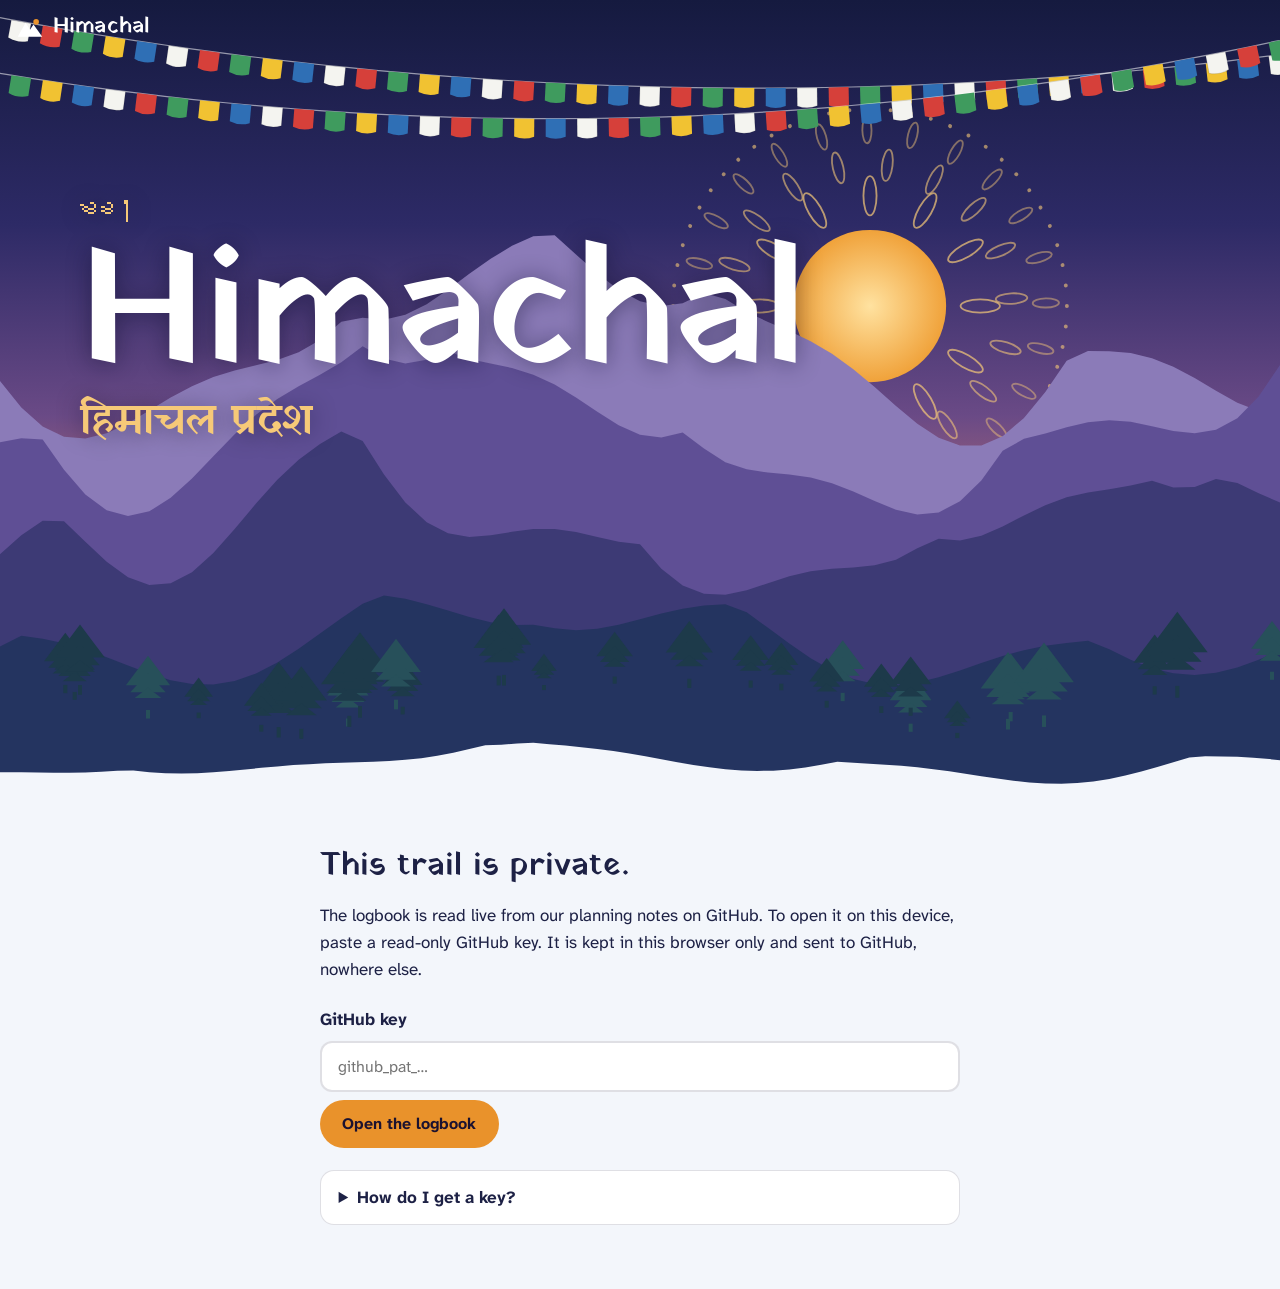
==== index.html @ 66ab42ae "Add Himachal logbook site: static, live-renders the trip's Markdown from GitHub Prayer-flag/mandala " ====
<!doctype html>
<html lang="en">
<head>
<meta charset="utf-8">
<meta name="viewport" content="width=device-width, initial-scale=1, viewport-fit=cover">
<title>Himachal · trip logbook</title>
<meta name="description" content="A private trip logbook for Himachal Pradesh.">
<meta name="theme-color" content="#171b40">
<meta name="robots" content="noindex, nofollow">
<link rel="manifest" href="manifest.webmanifest">
<link rel="icon" href="icon.svg" type="image/svg+xml">
<link rel="apple-touch-icon" href="icon.svg">
<link rel="preconnect" href="https://fonts.googleapis.com">
<link rel="preconnect" href="https://fonts.gstatic.com" crossorigin>
<link href="https://fonts.googleapis.com/css2?family=Atkinson+Hyperlegible+Next:ital,wght@0,400;0,600;0,700;1,400&family=Yatra+One&display=swap" rel="stylesheet">
<link rel="stylesheet" href="styles.css">
</head>
<body>
<a class="skip" href="#app">Skip to content</a>

<header class="bar" id="bar">
  <a class="brand" href="#/" aria-label="Himachal logbook, home">
    <svg viewBox="0 0 32 32" width="28" height="28" aria-hidden="true"><use href="#i-mark"/></svg>
    <span>Himachal</span>
  </a>
  <div class="bar-actions">
    <button class="icon-btn" id="refresh" title="Fetch the latest from GitHub" aria-label="Refresh content">
      <svg viewBox="0 0 24 24" aria-hidden="true"><use href="#i-refresh"/></svg>
    </button>
    <button class="icon-btn" id="menu-btn" aria-expanded="false" aria-controls="drawer">
      <svg viewBox="0 0 24 24" aria-hidden="true"><use href="#i-menu"/></svg><span class="lbl">Chapters</span>
    </button>
  </div>
</header>

<main id="app" tabindex="-1"></main>

<nav class="tabs" aria-label="Quick links">
  <a href="#/" data-tab="home"><svg viewBox="0 0 24 24" aria-hidden="true"><use href="#i-compass"/></svg><span>Trail</span></a>
  <a href="#/c/itinerary" data-tab="itinerary"><svg viewBox="0 0 24 24" aria-hidden="true"><use href="#i-scroll"/></svg><span>Days</span></a>
  <a href="#/c/todo" data-tab="todo"><svg viewBox="0 0 24 24" aria-hidden="true"><use href="#i-check"/></svg><span>To do</span></a>
  <a href="#/c/packing" data-tab="packing"><svg viewBox="0 0 24 24" aria-hidden="true"><use href="#i-pack"/></svg><span>Packing</span></a>
  <button type="button" id="tab-more"><svg viewBox="0 0 24 24" aria-hidden="true"><use href="#i-menu"/></svg><span>More</span></button>
</nav>

<div class="scrim" id="scrim" hidden></div>
<aside class="drawer" id="drawer" aria-label="All chapters" hidden>
  <div class="drawer-head">
    <strong>The logbook</strong>
    <button class="icon-btn" id="drawer-close" aria-label="Close menu"><svg viewBox="0 0 24 24" aria-hidden="true"><use href="#i-close"/></svg></button>
  </div>
  <ul id="drawer-list"></ul>
  <div class="drawer-foot">
    <a href="#/credits">Photo credits</a>
    <button type="button" id="lock-btn">Lock this device</button>
  </div>
</aside>

<!-- icon sprite -->
<svg width="0" height="0" style="position:absolute" aria-hidden="true">
  <defs>
    <symbol id="i-mark" viewBox="0 0 32 32"><path d="M2 26 11 10l5 8 4-6 10 14Z" fill="currentColor"/><circle cx="23" cy="9" r="3.2" fill="#e9922b"/></symbol>
    <symbol id="i-menu" viewBox="0 0 24 24"><path d="M4 7h16M4 12h16M4 17h16" fill="none" stroke="currentColor" stroke-width="2" stroke-linecap="round"/></symbol>
    <symbol id="i-close" viewBox="0 0 24 24"><path d="m6 6 12 12M18 6 6 18" fill="none" stroke="currentColor" stroke-width="2" stroke-linecap="round"/></symbol>
    <symbol id="i-refresh" viewBox="0 0 24 24"><path d="M20 12a8 8 0 1 1-2.4-5.7M20 4v5h-5" fill="none" stroke="currentColor" stroke-width="2" stroke-linecap="round" stroke-linejoin="round"/></symbol>
    <symbol id="i-compass" viewBox="0 0 24 24"><g fill="none" stroke="currentColor" stroke-width="1.8" stroke-linejoin="round"><circle cx="12" cy="12" r="9"/><path d="m15.5 8.5-2 5-5 2 2-5Z"/></g></symbol>
    <symbol id="i-scroll" viewBox="0 0 24 24"><g fill="none" stroke="currentColor" stroke-width="1.8" stroke-linecap="round" stroke-linejoin="round"><path d="M7 4h11v13a3 3 0 0 1-3 3H6a3 3 0 0 0 3-3V6a2 2 0 0 0-2-2Z"/><path d="M11 9h4M11 13h4"/></g></symbol>
    <symbol id="i-stamp" viewBox="0 0 24 24"><g fill="none" stroke="currentColor" stroke-width="1.8" stroke-linecap="round" stroke-linejoin="round"><path d="M9 13a4 4 0 1 1 6 0c-.8.8-1 1.6-1 3h-4c0-1.400-.2-2.200-1-3Z"/><path d="M6 20h12M8 16h8"/></g></symbol>
    <symbol id="i-bowl" viewBox="0 0 24 24"><g fill="none" stroke="currentColor" stroke-width="1.8" stroke-linecap="round" stroke-linejoin="round"><path d="M3 12h18a9 9 0 0 1-18 0Z"/><path d="M9 3c-1 1.500 1 2.500 0 4M14 3c-1 1.500 1 2.500 0 4"/></g></symbol>
    <symbol id="i-pack" viewBox="0 0 24 24"><g fill="none" stroke="currentColor" stroke-width="1.8" stroke-linecap="round" stroke-linejoin="round"><path d="M8 7V5a4 4 0 0 1 8 0v2"/><rect x="5" y="7" width="14" height="14" rx="4"/><path d="M9 14h6"/></g></symbol>
    <symbol id="i-bag" viewBox="0 0 24 24"><g fill="none" stroke="currentColor" stroke-width="1.8" stroke-linecap="round" stroke-linejoin="round"><path d="M5 8h14l-1 12H6Z"/><path d="M9 8a3 3 0 0 1 6 0"/></g></symbol>
    <symbol id="i-coin" viewBox="0 0 24 24"><g fill="none" stroke="currentColor" stroke-width="1.8" stroke-linecap="round" stroke-linejoin="round"><circle cx="12" cy="12" r="9"/><path d="M8.500 8h7M8.500 11h7M10 8c3 0 4 1.500 2 3.500L9 15h6"/></g></symbol>
    <symbol id="i-check" viewBox="0 0 24 24"><g fill="none" stroke="currentColor" stroke-width="1.8" stroke-linecap="round" stroke-linejoin="round"><path d="m4 7 2 2 3-3.500M4 15l2 2 3-3.500M12 8h8M12 16h8"/></g></symbol>
    <symbol id="i-fork" viewBox="0 0 24 24"><g fill="none" stroke="currentColor" stroke-width="1.8" stroke-linecap="round" stroke-linejoin="round"><path d="M12 21v-8M12 13 6 6M12 13l6-7M6 6v3M6 6h3M18 6v3M18 6h-3"/></g></symbol>
    <symbol id="i-snow" viewBox="0 0 24 24"><g fill="none" stroke="currentColor" stroke-width="1.8" stroke-linecap="round" stroke-linejoin="round"><path d="M12 3v18M4.200 7.500l15.600 9M19.800 7.500l-15.600 9M9.500 4.500 12 6.500l2.500-2M9.500 19.500 12 17.500l2.500 2"/></g></symbol>
    <symbol id="i-book" viewBox="0 0 24 24"><g fill="none" stroke="currentColor" stroke-width="1.8" stroke-linecap="round" stroke-linejoin="round"><path d="M5 4h11a3 3 0 0 1 3 3v13H8a3 3 0 0 1-3-3Z"/><path d="M5 17a3 3 0 0 1 3-3h11"/></g></symbol>
    <symbol id="i-mail" viewBox="0 0 24 24"><g fill="none" stroke="currentColor" stroke-width="1.8" stroke-linecap="round" stroke-linejoin="round"><rect x="3" y="5" width="18" height="14" rx="3"/><path d="m4 8 8 6 8-6"/></g></symbol>
  </defs>
</svg>

<script src="vendor/marked.min.js"></script>
<script src="vendor/purify.min.js"></script>
<script src="config.js"></script>
<script src="app.js"></script>
</body>
</html>
---- styles.css ----
/* Himachal logbook — dusk over the Dhauladhar: indigo sky, saffron sun, prayer-flag colours. */
:root {
  --bg: #f3f6fb;
  --paper: #ffffff;
  --ink: #1d2145;
  --ink-soft: #494f7a;
  --line: rgba(29, 33, 69, .14);
  --saffron: #e9922b;
  --maroon: #8b2c3b;
  --teal: #20787d;
  --moss: #5f8a46;
  --night: #171b40;
  --dusk: #5a3f7d;
  --link: #8b2c3b;
  --frost: #e6eef9;
  --ridge-mid: #9c93c6;
  --ridge-low: #5a4f8f;
  --tone-ok: #3f8a52;
  --tone-warn: #d98a1f;
  --tone-alert: #c8363b;
  --err: #b3262b;
  --display: "Yatra One", "Noto Serif Devanagari", Georgia, serif;
  --body: "Atkinson Hyperlegible Next", "Atkinson Hyperlegible", system-ui, -apple-system, "Segoe UI", sans-serif;
  --bar-h: 56px;
  --tabs-h: 0px;
  --r: 18px;
  color-scheme: light;
}
@media (prefers-color-scheme: dark) {
  :root:not([data-theme="light"]) {
    --bg: #11142d; --paper: #1a1e42; --ink: #e8ebfa; --ink-soft: #aab0d6; --line: rgba(232, 235, 250, .16);
    --link: #f2b04a; --err: #ff9a9a; --frost: #1c2650; --ridge-mid: #4a4380; --ridge-low: #2a2858; --teal: #5cc2c6;
    color-scheme: dark;
  }
}

*, *::before, *::after { box-sizing: border-box; }
html { scroll-padding-top: calc(var(--bar-h) + 12px); -webkit-text-size-adjust: 100%; }
body { margin: 0; background: var(--bg); color: var(--ink); font: 400 1.0625rem/1.6 var(--body); padding-bottom: env(safe-area-inset-bottom); }
body.lock { overflow: hidden; }
img { max-width: 100%; display: block; }
a { color: var(--link); text-underline-offset: .18em; }
:focus-visible { outline: 3px solid var(--saffron); outline-offset: 2px; border-radius: 4px; }
.skip { position: absolute; left: -999px; top: 8px; background: var(--paper); padding: .5rem 1rem; z-index: 100; border-radius: 8px; }
.skip:focus { left: 8px; }
.wrap { width: min(1120px, 100% - 2rem); margin-inline: auto; }
.wrap-narrow { max-width: 68ch; }

/* ---------- top bar ---------- */
.bar { position: fixed; inset: 0 0 auto 0; height: calc(var(--bar-h) + env(safe-area-inset-top)); padding: env(safe-area-inset-top) max(1rem, env(safe-area-inset-right)) 0 max(1rem, env(safe-area-inset-left)); display: flex; align-items: center; justify-content: space-between; z-index: 40; color: #fff; transition: background .25s, color .25s, box-shadow .25s; }
.bar.solid { background: color-mix(in srgb, var(--paper) 88%, transparent); backdrop-filter: blur(12px); -webkit-backdrop-filter: blur(12px); color: var(--ink); box-shadow: 0 1px 0 var(--line); }
.brand { display: flex; align-items: center; gap: .55rem; font: 1.35rem/1 var(--display); color: inherit; text-decoration: none; letter-spacing: .01em; }
.bar-actions { display: flex; gap: .25rem; }
.icon-btn { display: inline-flex; align-items: center; gap: .4rem; min-height: 44px; min-width: 44px; justify-content: center; background: transparent; color: inherit; border: 0; border-radius: 999px; font: 600 .95rem var(--body); cursor: pointer; padding: 0 .7rem; }
.icon-btn:hover { background: rgba(127, 127, 160, .2); }
.icon-btn svg { width: 22px; height: 22px; }
.icon-btn.spin svg { animation: spin .8s linear infinite; }
@keyframes spin { to { transform: rotate(360deg); } }

/* ---------- hero ---------- */
.hero { position: relative; min-height: min(92svh, 800px); overflow: hidden; color: #fff; isolation: isolate;
  background: linear-gradient(180deg, #151a3f 0%, #2d2a66 28%, #6a4a86 52%, #d57a6a 74%, #f4b46d 92%); }
.scene, .scene > svg { position: absolute; inset: 0; width: 100%; height: 100%; }
.scene .layer { transform: translate3d(0, calc(var(--sy, 0) * var(--k) * 1px), 0); will-change: transform; }
.scene .sun { inset: auto; left: 68%; top: 12%; width: min(46vw, 420px); height: auto; aspect-ratio: 1; transform: translate(-50%, calc(var(--sy, 0) * -.05px)); }
.mandala { animation: turn 160s linear infinite; transform-origin: center; }
@keyframes turn { to { transform: rotate(360deg); } }
.flags { position: absolute; inset: 0 0 auto 0; height: 190px; pointer-events: none; z-index: 2; }
.flag { transform-box: fill-box; transform-origin: 0 0; animation: sway 5s ease-in-out infinite alternate; }
@keyframes sway { from { transform: skewY(-7deg) rotate(-3deg); } to { transform: skewY(6deg) rotate(4deg); } }
.hero-copy { position: relative; z-index: 3; width: min(1120px, 100% - 2rem); margin-inline: auto; padding: calc(var(--bar-h) + 130px) 0 120px; text-shadow: 0 2px 24px rgba(10, 12, 40, .45); }
.om { margin: 0 0 .25rem; font-size: 2rem; letter-spacing: .1em; color: #f6c978; }
.title { margin: 0; font: clamp(4.2rem, 17vw, 10.5rem)/.9 var(--display); letter-spacing: -.01em; }
.deva { margin: .3rem 0 0; font: clamp(1.5rem, 4.5vw, 2.6rem)/1.2 var(--display); color: #f6c978; }
.tag { margin: 1.2rem 0 0; max-width: 28ch; font-size: clamp(1.1rem, 2.4vw, 1.4rem); line-height: 1.35; color: #eef0ff; }
.status { display: inline-flex; align-items: center; gap: .6rem; margin: 1.4rem 0 0; padding: .55rem 1.1rem; border-radius: 999px; background: rgba(15, 18, 50, .55); backdrop-filter: blur(6px); font-weight: 600; text-shadow: none; border: 1px solid rgba(246, 201, 120, .5); }
.dot { width: 10px; height: 10px; border-radius: 50%; background: var(--saffron); box-shadow: 0 0 0 4px rgba(233, 146, 43, .3); animation: pulse 2.4s ease-in-out infinite; }
@keyframes pulse { 50% { box-shadow: 0 0 0 9px rgba(233, 146, 43, 0); } }
.loading { font-size: 1.1rem; color: #f6c978; padding-top: 2rem; }
.loading.page-load { color: var(--ink-soft); padding: calc(var(--bar-h) + 4rem) 1rem; text-align: center; }
@media (max-width: 640px) {
  .scene .sun { left: 70%; top: 24%; width: 62vw; }
  .hero-copy { padding-top: calc(var(--bar-h) + 150px); }
}

/* ---------- home sections ---------- */
.home { padding-bottom: 3rem; }
.home > section { padding-top: 3.2rem; }
.sec { margin: 0; font: clamp(1.9rem, 4.5vw, 2.7rem)/1.1 var(--display); }
.sec-sub { margin: .4rem 0 1.4rem; color: var(--ink-soft); max-width: 60ch; }
.glance { margin-top: -2.5rem; position: relative; z-index: 4; padding-top: 0 !important; }
.glance dl { margin: 0; display: grid; grid-template-columns: repeat(auto-fit, minmax(240px, 1fr)); background: var(--paper); border-radius: var(--r); overflow: hidden; box-shadow: 0 18px 50px -24px rgba(23, 27, 64, .45), inset 0 0 0 1px var(--line); }
.glance dl > div { padding: 1rem 1.2rem; box-shadow: 0 0 0 .5px var(--line); }
.glance dt { font-weight: 700; color: var(--maroon); font-size: .95rem; margin-bottom: .15rem; }
.glance dd { margin: 0; font-size: .98rem; line-height: 1.45; }
@media (prefers-color-scheme: dark) { :root:not([data-theme="light"]) .glance dt { color: var(--saffron); } }
.route ol { list-style: none; margin: 0; padding: 0; display: flex; flex-wrap: wrap; gap: .5rem .35rem; counter-reset: stop; }
.route li { counter-increment: stop; position: relative; padding: .35rem .85rem; border-radius: 999px; background: var(--paper); border: 1px solid var(--line); font-size: .95rem; }
.route li:not(:last-child)::after { content: "›"; position: absolute; right: -.62rem; top: 50%; transform: translateY(-52%); color: var(--saffron); font-weight: 700; background: var(--bg); line-height: 1; z-index: 1; }
.route li { margin-right: .5rem; }
.route li:last-child { margin-right: 0; }

/* ridge */
.ridge-scroll { overflow-x: auto; margin-inline: -1rem; padding-inline: 1rem; scrollbar-width: thin; }
.ridge { min-width: 680px; }
.ridge svg { display: block; width: 100%; height: auto; overflow: visible; }
.gridline { stroke: var(--line); stroke-dasharray: 2 7; stroke-linecap: round; }
.gridlbl { fill: var(--ink-soft); font: 600 11px var(--body); }
.ridge-line { stroke: var(--saffron); stroke-width: 3; stroke-linejoin: round; }
.ridge-fill { opacity: .95; }
.pole { stroke: var(--ink); stroke-width: 1.5; }
.pflag { transform-box: fill-box; transform-origin: 0 0; animation: sway 4.5s ease-in-out infinite alternate; }
.knot { fill: var(--paper); stroke: var(--maroon); stroke-width: 2.5; }
.alt { fill: var(--ink); font: 700 12.5px var(--body); }
.alt.top { fill: var(--maroon); font-size: 14px; }
@media (prefers-color-scheme: dark) { :root:not([data-theme="light"]) .alt.top { fill: var(--saffron); } }
.dn { fill: var(--ink); font: 700 12.5px var(--body); }
.pl { fill: var(--ink-soft); font: 400 11.5px var(--body); }
.peak { cursor: pointer; }
.peak:hover .knot, .peak:focus-visible .knot { fill: var(--saffron); }
.peak:focus-visible { outline: none; }
.peak:focus-visible .dn { text-decoration: underline; }
@media (prefers-color-scheme: dark) { :root:not([data-theme="light"]) .knot { stroke: var(--saffron); } }

/* day cards — arched like a monastery window */
.days { list-style: none; margin: 1.4rem 0 0; padding: 0; display: grid; grid-template-columns: repeat(auto-fill, minmax(250px, 1fr)); gap: 1.6rem 1.2rem; }
.day { display: block; text-decoration: none; color: inherit; }
.arch { position: relative; display: block; aspect-ratio: 4 / 4.4; overflow: hidden; border-radius: 999px 999px 14px 14px; background: var(--frost); box-shadow: 0 0 0 3px var(--bg), 0 0 0 5px var(--saffron); }
.arch img { width: 100%; height: 100%; object-fit: cover; transition: transform .6s cubic-bezier(.2, .7, .2, 1); }
.day:hover .arch img { transform: scale(1.06); }
.stamp { position: absolute; left: 50%; top: 14px; transform: translateX(-50%); min-width: 2.1rem; height: 2.1rem; padding: 0 .3rem; display: grid; place-items: center; border-radius: 50%; background: #fff; color: #8b2c3b; font: 1.15rem/1 var(--display); box-shadow: 0 2px 10px rgba(0, 0, 0, .3); }
.alt-chip { position: absolute; left: 0; right: 0; bottom: 0; padding: 1.8rem .8rem .6rem; background: linear-gradient(transparent, rgba(15, 18, 50, .75)); color: #fff; font-weight: 700; text-align: center; font-size: .95rem; }
.day-body { display: block; padding: .9rem .25rem 0; }
.day-when { display: block; color: var(--maroon); font-weight: 700; font-size: .92rem; }
@media (prefers-color-scheme: dark) { :root:not([data-theme="light"]) .day-when { color: var(--saffron); } }
.day-body strong { display: block; font: 1.3rem/1.2 var(--display); margin: .1rem 0 .35rem; }
.star { color: var(--saffron); font-family: var(--body); }
.day-blurb { display: block; font-size: .95rem; line-height: 1.5; color: var(--ink-soft); }
.days li.ping .arch { animation: ping 1.4s ease-out; }
@keyframes ping { 0%, 60% { box-shadow: 0 0 0 3px var(--bg), 0 0 0 5px var(--saffron), 0 0 0 16px rgba(233, 146, 43, .35); } 100% { box-shadow: 0 0 0 3px var(--bg), 0 0 0 5px var(--saffron), 0 0 0 16px rgba(233, 146, 43, 0); } }

.frost { background: var(--frost); border-radius: var(--r); padding: 1.4rem clamp(1rem, 3vw, 2rem); margin-top: 1.2rem; border: 1px solid var(--line); }
.frost .prose { max-width: none; }

.chapters { list-style: none; margin: 1.4rem 0 0; padding: 0; display: grid; grid-template-columns: repeat(auto-fill, minmax(260px, 1fr)); gap: .8rem; }
.chapters a, #drawer-list a { display: flex; gap: .9rem; align-items: center; padding: .85rem 1rem; text-decoration: none; color: inherit; background: var(--paper); border: 1px solid var(--line); border-radius: 14px; transition: border-color .2s, transform .2s; }
.chapters a:hover { border-color: var(--saffron); transform: translateY(-2px); }
.chapters svg, #drawer-list svg { flex: none; width: 30px; height: 30px; color: var(--maroon); }
@media (prefers-color-scheme: dark) { :root:not([data-theme="light"]) .chapters svg, :root:not([data-theme="light"]) #drawer-list svg { color: var(--saffron); } }
.chapters strong, #drawer-list strong { display: block; line-height: 1.2; }
.chapters em, #drawer-list em { display: block; font-style: normal; font-size: .88rem; color: var(--ink-soft); line-height: 1.35; }

.foot { padding: 2.5rem 0 calc(2rem + var(--tabs-h)); color: var(--ink-soft); font-size: .9rem; border-top: 1px solid var(--line); margin-top: 3rem; }
.foot p { margin: .3rem 0; }

/* ---------- gate / states ---------- */
.gate, .state { max-width: 640px; padding: 3rem 0 4rem; }
.gate h2, .state h2 { font: 2rem/1.15 var(--display); margin: 0 0 .6rem; }
.gate form { display: grid; gap: .5rem; margin: 1.4rem 0; }
.gate label { font-weight: 700; }
.gate input { font: 1rem var(--body); padding: .8rem 1rem; border-radius: 12px; border: 2px solid var(--line); background: var(--paper); color: var(--ink); min-height: 48px; }
.gate-err { color: var(--err, var(--tone-alert)); font-weight: 600; margin: .3rem 0 0; }
.btn { font: 700 1rem var(--body); min-height: 48px; padding: 0 1.4rem; border-radius: 999px; border: 0; background: var(--saffron); color: #1b1230; cursor: pointer; justify-self: start; }
.btn:hover { filter: brightness(1.06); }
.btn:disabled { opacity: .6; }
.gate details { background: var(--paper); border: 1px solid var(--line); border-radius: 14px; padding: .8rem 1.1rem; }
.gate summary { cursor: pointer; font-weight: 700; }
.gate ol { padding-left: 1.2rem; margin: .8rem 0 0; }

/* ---------- chapter pages ---------- */
.chap-head { position: relative; padding: calc(var(--bar-h) + 3.2rem) 0 2.2rem; color: #fff; background: linear-gradient(rgba(23, 27, 64, .55), rgba(23, 27, 64, .8)), var(--img) center 40% / cover; text-shadow: 0 2px 18px rgba(0, 0, 0, .4); }
.chap-head::after { content: ""; position: absolute; left: 0; right: 0; bottom: -1px; height: 22px; background: var(--bg); clip-path: polygon(0 100%, 0 70%, 8% 30%, 16% 70%, 24% 20%, 33% 75%, 42% 35%, 52% 80%, 61% 25%, 70% 70%, 80% 30%, 90% 75%, 100% 40%, 100% 100%); }
.chap-head h1 { margin: .4rem 0 .2rem; font: clamp(2.3rem, 6.5vw, 4.2rem)/1 var(--display); max-width: 18ch; }
.chap-head p { margin: 0; max-width: 52ch; font-size: 1.15rem; color: #eef0ff; }
.crumb { display: inline-flex; gap: .35rem; align-items: center; color: #f6c978; text-decoration: none; font-weight: 700; }
.crumb svg { width: 18px; height: 18px; }
.chap { display: grid; grid-template-columns: 240px minmax(0, 1fr); gap: 2.5rem; padding-top: 2.2rem; align-items: start; }
.chap.one { grid-template-columns: minmax(0, 1fr); }
.toc { position: sticky; top: calc(var(--bar-h) + 1rem); max-height: calc(100svh - var(--bar-h) - 2rem); overflow: auto; font-size: .92rem; scrollbar-width: thin; }
.toc summary { font-weight: 700; cursor: pointer; margin-bottom: .5rem; }
.toc ul { list-style: none; margin: 0; padding: 0; border-left: 2px solid var(--line); }
.toc li a { display: block; padding: .25rem .8rem; color: var(--ink-soft); text-decoration: none; line-height: 1.3; margin-left: -2px; border-left: 2px solid transparent; }
.toc li.h3 a { padding-left: 1.6rem; font-size: .88rem; }
.toc li a:hover { color: var(--ink); }
.toc li a.on { color: var(--maroon); border-left-color: var(--saffron); font-weight: 700; }
@media (prefers-color-scheme: dark) { :root:not([data-theme="light"]) .toc li a.on { color: var(--saffron); } }
@media (max-width: 900px) {
  .chap { grid-template-columns: minmax(0, 1fr); gap: 1rem; }
  .toc { position: static; max-height: none; background: var(--paper); border: 1px solid var(--line); border-radius: 14px; padding: .8rem 1rem; }
}

.prose { max-width: 74ch; font-size: 1.0625rem; line-height: 1.68; }
.prose > :first-child { margin-top: 0; }
.prose h2 { font: 1.9rem/1.15 var(--display); margin: 2.8rem 0 .8rem; padding-top: 1.4rem; position: relative; }
.prose h2::before { content: ""; position: absolute; top: 0; left: 0; width: 76px; height: 10px; background: linear-gradient(90deg, #2f6fb5 0 20%, #f4f4f0 20% 40%, #d6403a 40% 60%, #3f9b5e 60% 80%, #f1c232 80%); clip-path: polygon(0 0, 100% 0, 96% 100%, 80% 40%, 76% 100%, 60% 40%, 56% 100%, 40% 40%, 36% 100%, 20% 40%, 16% 100%, 0 40%); }
.prose h3 { font: 1.35rem/1.25 var(--display); margin: 2.1rem 0 .6rem; }
.prose h4 { margin: 1.5rem 0 .4rem; font-size: 1.05rem; }
.prose p, .prose ul, .prose ol { margin: .8rem 0; }
.prose li { margin: .3rem 0; }
.prose li > ul, .prose li > ol { margin: .3rem 0; }
.prose strong { font-weight: 700; }
.prose hr { border: 0; height: 1px; background: var(--line); margin: 2rem 0; }
.prose code { font: .88em ui-monospace, "SF Mono", Menlo, monospace; background: color-mix(in srgb, var(--ink) 8%, transparent); padding: .12em .4em; border-radius: 6px; }
.prose pre { overflow: auto; padding: 1rem; border-radius: 12px; background: color-mix(in srgb, var(--ink) 8%, transparent); }
.prose pre code { background: none; padding: 0; }
.prose a.dead { color: inherit; text-decoration: underline dotted; cursor: help; }
.prose img { border-radius: 12px; }
.callout { margin: 1.2rem 0; padding: .6rem 1.2rem; background: var(--frost); border-left: 4px solid var(--saffron); border-radius: 0 12px 12px 0; }
.callout > :first-child { margin-top: .3rem; } .callout > :last-child { margin-bottom: .3rem; }
.prose [data-tone] { }
.prose li[data-tone], .prose p[data-tone] { border-left: 3px solid var(--tone, transparent); padding-left: .75rem; margin-left: -.9rem; }
.prose [data-tone="ok"] { --tone: var(--tone-ok); }
.prose [data-tone="warn"] { --tone: var(--tone-warn); }
.prose [data-tone="alert"] { --tone: var(--tone-alert); }
.prose li.task { list-style: none; margin-left: -1.3rem; }
.prose li.task input { accent-color: var(--maroon); width: 1.05em; height: 1.05em; margin-right: .5em; vertical-align: -.12em; }
.prose li.task.done { color: var(--ink-soft); }
.tablewrap { overflow-x: auto; margin: 1.2rem 0; border: 1px solid var(--line); border-radius: 12px; background: var(--paper); -webkit-overflow-scrolling: touch; }
.prose table { border-collapse: collapse; width: 100%; min-width: 520px; font-size: .96rem; line-height: 1.45; }
.prose th, .prose td { padding: .6rem .9rem; text-align: left; vertical-align: top; border-bottom: 1px solid var(--line); }
.prose th { background: var(--frost); font-weight: 700; white-space: nowrap; }
.prose tr:last-child td { border-bottom: 0; }
.frost .tablewrap { background: var(--paper); }

.pager { display: grid; grid-template-columns: 1fr 1fr; gap: 1rem; margin-top: 3.5rem; }
.pager a { display: block; padding: 1rem 1.2rem; border: 1px solid var(--line); border-radius: 14px; background: var(--paper); text-decoration: none; color: var(--ink); font: 1.15rem/1.2 var(--display); }
.pager a[rel=next] { text-align: right; }
.pager a:hover { border-color: var(--saffron); }
.pager small { display: block; font: 600 .8rem var(--body); color: var(--ink-soft); margin-bottom: .2rem; }
.credits { list-style: none; padding: 0; display: grid; gap: 1rem; }
.credits li { display: flex; gap: 1rem; align-items: center; margin: 0; }
.credits img { width: 96px; height: 64px; object-fit: cover; border-radius: 8px; flex: none; }

/* ---------- drawer + tabs ---------- */
.scrim { position: fixed; inset: 0; background: rgba(10, 12, 40, .5); z-index: 60; }
.drawer { position: fixed; top: 0; right: 0; bottom: 0; width: min(380px, 92vw); background: var(--bg); z-index: 70; display: flex; flex-direction: column; box-shadow: -20px 0 60px rgba(0, 0, 0, .3); padding-top: env(safe-area-inset-top); }
.drawer[hidden], .scrim[hidden] { display: none; }
.drawer-head { display: flex; justify-content: space-between; align-items: center; padding: .8rem 1rem .4rem 1.2rem; font: 1.4rem var(--display); }
#drawer-list { list-style: none; margin: 0; padding: .4rem 1rem; overflow: auto; flex: 1; display: grid; gap: .5rem; align-content: start; }
#drawer-list a.on { border-color: var(--saffron); }
.drawer-foot { display: flex; justify-content: space-between; padding: 1rem 1.2rem calc(1rem + env(safe-area-inset-bottom)); border-top: 1px solid var(--line); }
.drawer-foot button { background: none; border: 0; color: var(--link); font: inherit; cursor: pointer; text-decoration: underline; }

.tabs { display: none; }
@media (max-width: 720px) {
  :root { --tabs-h: 64px; }
  body { padding-bottom: calc(var(--tabs-h) + env(safe-area-inset-bottom)); }
  .bar .lbl { display: none; }
  .tabs { position: fixed; left: 0; right: 0; bottom: 0; z-index: 50; display: grid; grid-template-columns: repeat(5, 1fr); height: calc(var(--tabs-h) + env(safe-area-inset-bottom)); padding-bottom: env(safe-area-inset-bottom); background: color-mix(in srgb, var(--paper) 92%, transparent); backdrop-filter: blur(14px); -webkit-backdrop-filter: blur(14px); border-top: 1px solid var(--line); }
  .tabs a, .tabs button { display: flex; flex-direction: column; align-items: center; justify-content: center; gap: 2px; color: var(--ink-soft); text-decoration: none; font: 600 .72rem var(--body); background: none; border: 0; cursor: pointer; }
  .tabs svg { width: 24px; height: 24px; }
  .tabs a.on { color: var(--maroon); }
  @media (prefers-color-scheme: dark) { :root:not([data-theme="light"]) .tabs a.on { color: var(--saffron); } }
  .days { grid-template-columns: repeat(2, minmax(0, 1fr)); gap: 1.2rem .8rem; }
  .day-blurb { display: none; }
  .day-body strong { font-size: 1.1rem; }
  .arch { aspect-ratio: 4 / 4.6; }
}
@media (max-width: 380px) { .days { grid-template-columns: minmax(0, 1fr); } .arch { aspect-ratio: 4 / 3.4; } }
@media (min-width: 721px) and (max-width: 1000px) { .days { grid-template-columns: repeat(3, minmax(0, 1fr)); } }

@media (prefers-reduced-motion: reduce) {
  *, *::before, *::after { animation: none !important; transition: none !important; scroll-behavior: auto !important; }
}
@media print {
  .bar, .tabs, .scene, .flags, .toc, .pager, .drawer, .scrim { display: none !important; }
  .hero { min-height: 0; background: none; color: #000; } .hero-copy { padding: 1rem 0; text-shadow: none; }
  .chap-head { background: none; color: #000; text-shadow: none; padding: 1rem 0; } .chap-head::after { display: none; }
  .chap { display: block; }
}

body[data-locked] .tabs, body[data-locked] #menu-btn, body[data-locked] #refresh { display: none !important; }
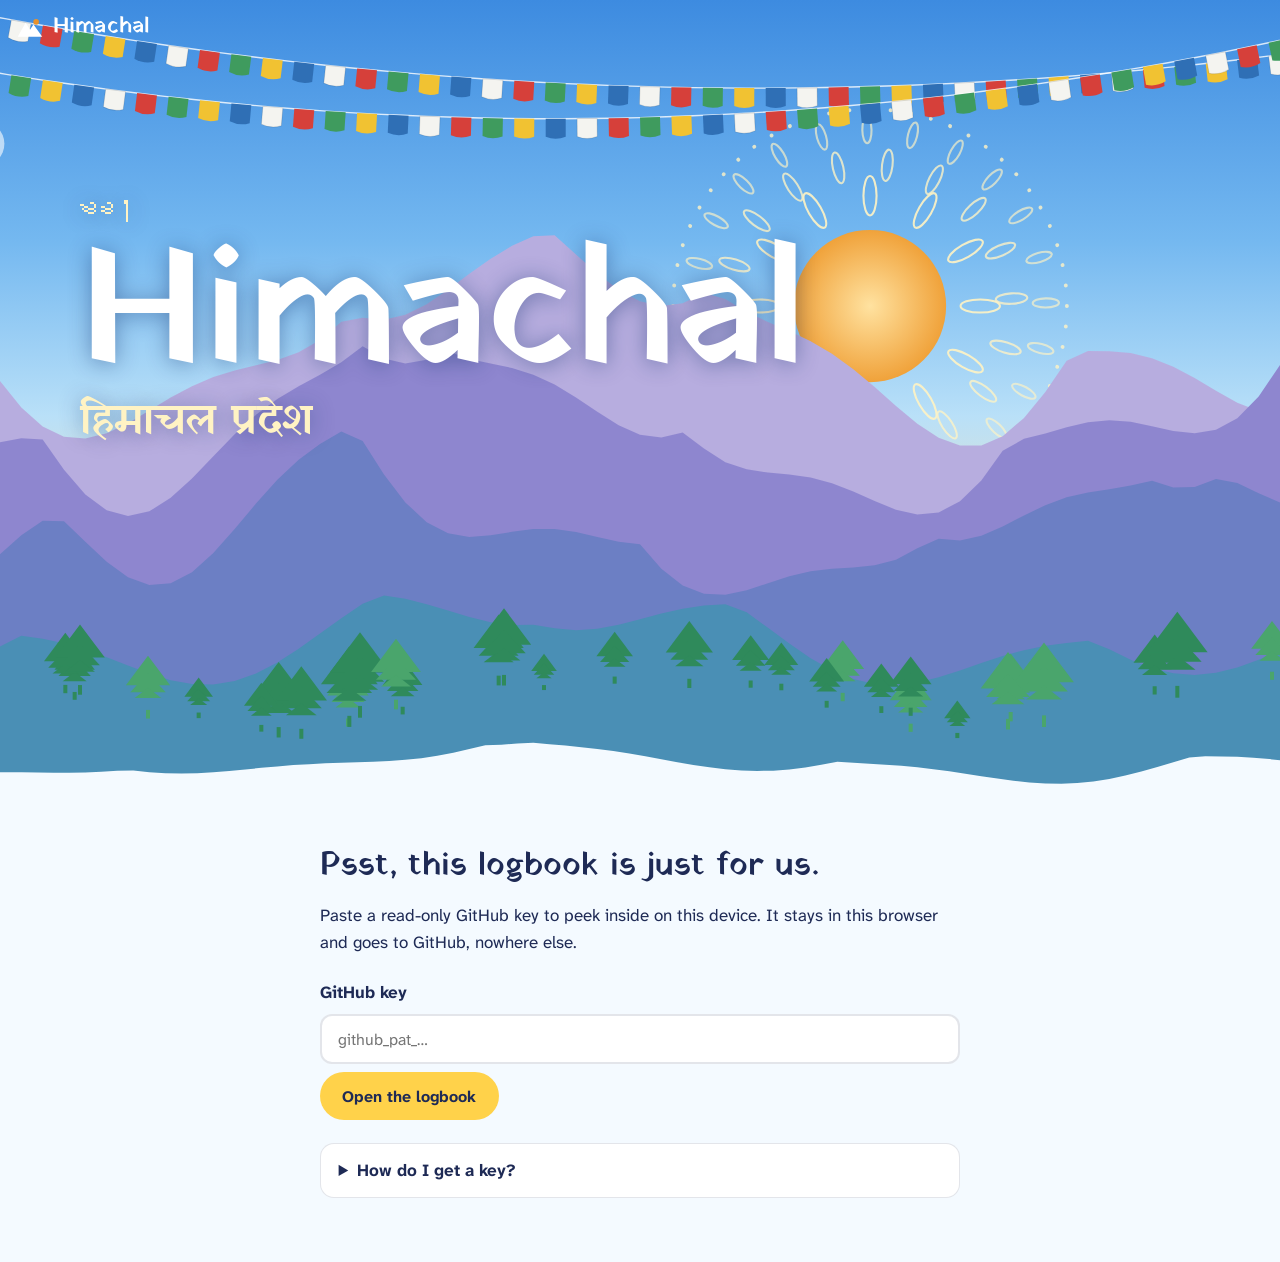
==== commit 69c77036: "Himachal logbook: interactive terrain map with per-day overlay and Ride along Leaflet + OpenTopoMap," ====
--- a/index.html
+++ b/index.html
@@ -7,12 +7,14 @@
 <meta name="description" content="A private trip logbook for Himachal Pradesh.">
 <meta name="theme-color" content="#171b40">
 <meta name="robots" content="noindex, nofollow">
+<meta name="referrer" content="no-referrer">
 <link rel="manifest" href="manifest.webmanifest">
 <link rel="icon" href="icon.svg" type="image/svg+xml">
 <link rel="apple-touch-icon" href="icon.svg">
 <link rel="preconnect" href="https://fonts.googleapis.com">
 <link rel="preconnect" href="https://fonts.gstatic.com" crossorigin>
 <link href="https://fonts.googleapis.com/css2?family=Atkinson+Hyperlegible+Next:ital,wght@0,400;0,600;0,700;1,400&family=Yatra+One&display=swap" rel="stylesheet">
+<link rel="stylesheet" href="vendor/leaflet.css">
 <link rel="stylesheet" href="styles.css">
 </head>
 <body>
@@ -52,6 +54,7 @@
   <ul id="drawer-list"></ul>
   <div class="drawer-foot">
     <a href="#/credits">Photo credits</a>
+    <a href="share.html" id="drawer-share">Share a link</a>
     <button type="button" id="lock-btn">Lock this device</button>
   </div>
 </aside>
@@ -80,6 +83,7 @@
 
 <script src="vendor/marked.min.js"></script>
 <script src="vendor/purify.min.js"></script>
+<script src="vendor/leaflet.js"></script>
 <script src="config.js"></script>
 <script src="app.js"></script>
 </body>
--- a/vendor/leaflet.css
+++ b/vendor/leaflet.css
@@ -0,0 +1,661 @@
+/* required styles */
+
+.leaflet-pane,
+.leaflet-tile,
+.leaflet-marker-icon,
+.leaflet-marker-shadow,
+.leaflet-tile-container,
+.leaflet-pane > svg,
+.leaflet-pane > canvas,
+.leaflet-zoom-box,
+.leaflet-image-layer,
+.leaflet-layer {
+	position: absolute;
+	left: 0;
+	top: 0;
+	}
+.leaflet-container {
+	overflow: hidden;
+	}
+.leaflet-tile,
+.leaflet-marker-icon,
+.leaflet-marker-shadow {
+	-webkit-user-select: none;
+	   -moz-user-select: none;
+	        user-select: none;
+	  -webkit-user-drag: none;
+	}
+/* Prevents IE11 from highlighting tiles in blue */
+.leaflet-tile::selection {
+	background: transparent;
+}
+/* Safari renders non-retina tile on retina better with this, but Chrome is worse */
+.leaflet-safari .leaflet-tile {
+	image-rendering: -webkit-optimize-contrast;
+	}
+/* hack that prevents hw layers "stretching" when loading new tiles */
+.leaflet-safari .leaflet-tile-container {
+	width: 1600px;
+	height: 1600px;
+	-webkit-transform-origin: 0 0;
+	}
+.leaflet-marker-icon,
+.leaflet-marker-shadow {
+	display: block;
+	}
+/* .leaflet-container svg: reset svg max-width decleration shipped in Joomla! (joomla.org) 3.x */
+/* .leaflet-container img: map is broken in FF if you have max-width: 100% on tiles */
+.leaflet-container .leaflet-overlay-pane svg {
+	max-width: none !important;
+	max-height: none !important;
+	}
+.leaflet-container .leaflet-marker-pane img,
+.leaflet-container .leaflet-shadow-pane img,
+.leaflet-container .leaflet-tile-pane img,
+.leaflet-container img.leaflet-image-layer,
+.leaflet-container .leaflet-tile {
+	max-width: none !important;
+	max-height: none !important;
+	width: auto;
+	padding: 0;
+	}
+
+.leaflet-container img.leaflet-tile {
+	/* See: https://bugs.chromium.org/p/chromium/issues/detail?id=600120 */
+	mix-blend-mode: plus-lighter;
+}
+
+.leaflet-container.leaflet-touch-zoom {
+	-ms-touch-action: pan-x pan-y;
+	touch-action: pan-x pan-y;
+	}
+.leaflet-container.leaflet-touch-drag {
+	-ms-touch-action: pinch-zoom;
+	/* Fallback for FF which doesn't support pinch-zoom */
+	touch-action: none;
+	touch-action: pinch-zoom;
+}
+.leaflet-container.leaflet-touch-drag.leaflet-touch-zoom {
+	-ms-touch-action: none;
+	touch-action: none;
+}
+.leaflet-container {
+	-webkit-tap-highlight-color: transparent;
+}
+.leaflet-container a {
+	-webkit-tap-highlight-color: rgba(51, 181, 229, 0.4);
+}
+.leaflet-tile {
+	filter: inherit;
+	visibility: hidden;
+	}
+.leaflet-tile-loaded {
+	visibility: inherit;
+	}
+.leaflet-zoom-box {
+	width: 0;
+	height: 0;
+	-moz-box-sizing: border-box;
+	     box-sizing: border-box;
+	z-index: 800;
+	}
+/* workaround for https://bugzilla.mozilla.org/show_bug.cgi?id=888319 */
+.leaflet-overlay-pane svg {
+	-moz-user-select: none;
+	}
+
+.leaflet-pane         { z-index: 400; }
+
+.leaflet-tile-pane    { z-index: 200; }
+.leaflet-overlay-pane { z-index: 400; }
+.leaflet-shadow-pane  { z-index: 500; }
+.leaflet-marker-pane  { z-index: 600; }
+.leaflet-tooltip-pane   { z-index: 650; }
+.leaflet-popup-pane   { z-index: 700; }
+
+.leaflet-map-pane canvas { z-index: 100; }
+.leaflet-map-pane svg    { z-index: 200; }
+
+.leaflet-vml-shape {
+	width: 1px;
+	height: 1px;
+	}
+.lvml {
+	behavior: url(#default#VML);
+	display: inline-block;
+	position: absolute;
+	}
+
+
+/* control positioning */
+
+.leaflet-control {
+	position: relative;
+	z-index: 800;
+	pointer-events: visiblePainted; /* IE 9-10 doesn't have auto */
+	pointer-events: auto;
+	}
+.leaflet-top,
+.leaflet-bottom {
+	position: absolute;
+	z-index: 1000;
+	pointer-events: none;
+	}
+.leaflet-top {
+	top: 0;
+	}
+.leaflet-right {
+	right: 0;
+	}
+.leaflet-bottom {
+	bottom: 0;
+	}
+.leaflet-left {
+	left: 0;
+	}
+.leaflet-control {
+	float: left;
+	clear: both;
+	}
+.leaflet-right .leaflet-control {
+	float: right;
+	}
+.leaflet-top .leaflet-control {
+	margin-top: 10px;
+	}
+.leaflet-bottom .leaflet-control {
+	margin-bottom: 10px;
+	}
+.leaflet-left .leaflet-control {
+	margin-left: 10px;
+	}
+.leaflet-right .leaflet-control {
+	margin-right: 10px;
+	}
+
+
+/* zoom and fade animations */
+
+.leaflet-fade-anim .leaflet-popup {
+	opacity: 0;
+	-webkit-transition: opacity 0.2s linear;
+	   -moz-transition: opacity 0.2s linear;
+	        transition: opacity 0.2s linear;
+	}
+.leaflet-fade-anim .leaflet-map-pane .leaflet-popup {
+	opacity: 1;
+	}
+.leaflet-zoom-animated {
+	-webkit-transform-origin: 0 0;
+	    -ms-transform-origin: 0 0;
+	        transform-origin: 0 0;
+	}
+svg.leaflet-zoom-animated {
+	will-change: transform;
+}
+
+.leaflet-zoom-anim .leaflet-zoom-animated {
+	-webkit-transition: -webkit-transform 0.25s cubic-bezier(0,0,0.25,1);
+	   -moz-transition:    -moz-transform 0.25s cubic-bezier(0,0,0.25,1);
+	        transition:         transform 0.25s cubic-bezier(0,0,0.25,1);
+	}
+.leaflet-zoom-anim .leaflet-tile,
+.leaflet-pan-anim .leaflet-tile {
+	-webkit-transition: none;
+	   -moz-transition: none;
+	        transition: none;
+	}
+
+.leaflet-zoom-anim .leaflet-zoom-hide {
+	visibility: hidden;
+	}
+
+
+/* cursors */
+
+.leaflet-interactive {
+	cursor: pointer;
+	}
+.leaflet-grab {
+	cursor: -webkit-grab;
+	cursor:    -moz-grab;
+	cursor:         grab;
+	}
+.leaflet-crosshair,
+.leaflet-crosshair .leaflet-interactive {
+	cursor: crosshair;
+	}
+.leaflet-popup-pane,
+.leaflet-control {
+	cursor: auto;
+	}
+.leaflet-dragging .leaflet-grab,
+.leaflet-dragging .leaflet-grab .leaflet-interactive,
+.leaflet-dragging .leaflet-marker-draggable {
+	cursor: move;
+	cursor: -webkit-grabbing;
+	cursor:    -moz-grabbing;
+	cursor:         grabbing;
+	}
+
+/* marker & overlays interactivity */
+.leaflet-marker-icon,
+.leaflet-marker-shadow,
+.leaflet-image-layer,
+.leaflet-pane > svg path,
+.leaflet-tile-container {
+	pointer-events: none;
+	}
+
+.leaflet-marker-icon.leaflet-interactive,
+.leaflet-image-layer.leaflet-interactive,
+.leaflet-pane > svg path.leaflet-interactive,
+svg.leaflet-image-layer.leaflet-interactive path {
+	pointer-events: visiblePainted; /* IE 9-10 doesn't have auto */
+	pointer-events: auto;
+	}
+
+/* visual tweaks */
+
+.leaflet-container {
+	background: #ddd;
+	outline-offset: 1px;
+	}
+.leaflet-container a {
+	color: #0078A8;
+	}
+.leaflet-zoom-box {
+	border: 2px dotted #38f;
+	background: rgba(255,255,255,0.5);
+	}
+
+
+/* general typography */
+.leaflet-container {
+	font-family: "Helvetica Neue", Arial, Helvetica, sans-serif;
+	font-size: 12px;
+	font-size: 0.75rem;
+	line-height: 1.5;
+	}
+
+
+/* general toolbar styles */
+
+.leaflet-bar {
+	box-shadow: 0 1px 5px rgba(0,0,0,0.65);
+	border-radius: 4px;
+	}
+.leaflet-bar a {
+	background-color: #fff;
+	border-bottom: 1px solid #ccc;
+	width: 26px;
+	height: 26px;
+	line-height: 26px;
+	display: block;
+	text-align: center;
+	text-decoration: none;
+	color: black;
+	}
+.leaflet-bar a,
+.leaflet-control-layers-toggle {
+	background-position: 50% 50%;
+	background-repeat: no-repeat;
+	display: block;
+	}
+.leaflet-bar a:hover,
+.leaflet-bar a:focus {
+	background-color: #f4f4f4;
+	}
+.leaflet-bar a:first-child {
+	border-top-left-radius: 4px;
+	border-top-right-radius: 4px;
+	}
+.leaflet-bar a:last-child {
+	border-bottom-left-radius: 4px;
+	border-bottom-right-radius: 4px;
+	border-bottom: none;
+	}
+.leaflet-bar a.leaflet-disabled {
+	cursor: default;
+	background-color: #f4f4f4;
+	color: #bbb;
+	}
+
+.leaflet-touch .leaflet-bar a {
+	width: 30px;
+	height: 30px;
+	line-height: 30px;
+	}
+.leaflet-touch .leaflet-bar a:first-child {
+	border-top-left-radius: 2px;
+	border-top-right-radius: 2px;
+	}
+.leaflet-touch .leaflet-bar a:last-child {
+	border-bottom-left-radius: 2px;
+	border-bottom-right-radius: 2px;
+	}
+
+/* zoom control */
+
+.leaflet-control-zoom-in,
+.leaflet-control-zoom-out {
+	font: bold 18px 'Lucida Console', Monaco, monospace;
+	text-indent: 1px;
+	}
+
+.leaflet-touch .leaflet-control-zoom-in, .leaflet-touch .leaflet-control-zoom-out  {
+	font-size: 22px;
+	}
+
+
+/* layers control */
+
+.leaflet-control-layers {
+	box-shadow: 0 1px 5px rgba(0,0,0,0.4);
+	background: #fff;
+	border-radius: 5px;
+	}
+.leaflet-control-layers-toggle {
+	background-image: url(images/layers.png);
+	width: 36px;
+	height: 36px;
+	}
+.leaflet-retina .leaflet-control-layers-toggle {
+	background-image: url(images/layers-2x.png);
+	background-size: 26px 26px;
+	}
+.leaflet-touch .leaflet-control-layers-toggle {
+	width: 44px;
+	height: 44px;
+	}
+.leaflet-control-layers .leaflet-control-layers-list,
+.leaflet-control-layers-expanded .leaflet-control-layers-toggle {
+	display: none;
+	}
+.leaflet-control-layers-expanded .leaflet-control-layers-list {
+	display: block;
+	position: relative;
+	}
+.leaflet-control-layers-expanded {
+	padding: 6px 10px 6px 6px;
+	color: #333;
+	background: #fff;
+	}
+.leaflet-control-layers-scrollbar {
+	overflow-y: scroll;
+	overflow-x: hidden;
+	padding-right: 5px;
+	}
+.leaflet-control-layers-selector {
+	margin-top: 2px;
+	position: relative;
+	top: 1px;
+	}
+.leaflet-control-layers label {
+	display: block;
+	font-size: 13px;
+	font-size: 1.08333em;
+	}
+.leaflet-control-layers-separator {
+	height: 0;
+	border-top: 1px solid #ddd;
+	margin: 5px -10px 5px -6px;
+	}
+
+/* Default icon URLs */
+.leaflet-default-icon-path { /* used only in path-guessing heuristic, see L.Icon.Default */
+	background-image: url(images/marker-icon.png);
+	}
+
+
+/* attribution and scale controls */
+
+.leaflet-container .leaflet-control-attribution {
+	background: #fff;
+	background: rgba(255, 255, 255, 0.8);
+	margin: 0;
+	}
+.leaflet-control-attribution,
+.leaflet-control-scale-line {
+	padding: 0 5px;
+	color: #333;
+	line-height: 1.4;
+	}
+.leaflet-control-attribution a {
+	text-decoration: none;
+	}
+.leaflet-control-attribution a:hover,
+.leaflet-control-attribution a:focus {
+	text-decoration: underline;
+	}
+.leaflet-attribution-flag {
+	display: inline !important;
+	vertical-align: baseline !important;
+	width: 1em;
+	height: 0.6669em;
+	}
+.leaflet-left .leaflet-control-scale {
+	margin-left: 5px;
+	}
+.leaflet-bottom .leaflet-control-scale {
+	margin-bottom: 5px;
+	}
+.leaflet-control-scale-line {
+	border: 2px solid #777;
+	border-top: none;
+	line-height: 1.1;
+	padding: 2px 5px 1px;
+	white-space: nowrap;
+	-moz-box-sizing: border-box;
+	     box-sizing: border-box;
+	background: rgba(255, 255, 255, 0.8);
+	text-shadow: 1px 1px #fff;
+	}
+.leaflet-control-scale-line:not(:first-child) {
+	border-top: 2px solid #777;
+	border-bottom: none;
+	margin-top: -2px;
+	}
+.leaflet-control-scale-line:not(:first-child):not(:last-child) {
+	border-bottom: 2px solid #777;
+	}
+
+.leaflet-touch .leaflet-control-attribution,
+.leaflet-touch .leaflet-control-layers,
+.leaflet-touch .leaflet-bar {
+	box-shadow: none;
+	}
+.leaflet-touch .leaflet-control-layers,
+.leaflet-touch .leaflet-bar {
+	border: 2px solid rgba(0,0,0,0.2);
+	background-clip: padding-box;
+	}
+
+
+/* popup */
+
+.leaflet-popup {
+	position: absolute;
+	text-align: center;
+	margin-bottom: 20px;
+	}
+.leaflet-popup-content-wrapper {
+	padding: 1px;
+	text-align: left;
+	border-radius: 12px;
+	}
+.leaflet-popup-content {
+	margin: 13px 24px 13px 20px;
+	line-height: 1.3;
+	font-size: 13px;
+	font-size: 1.08333em;
+	min-height: 1px;
+	}
+.leaflet-popup-content p {
+	margin: 17px 0;
+	margin: 1.3em 0;
+	}
+.leaflet-popup-tip-container {
+	width: 40px;
+	height: 20px;
+	position: absolute;
+	left: 50%;
+	margin-top: -1px;
+	margin-left: -20px;
+	overflow: hidden;
+	pointer-events: none;
+	}
+.leaflet-popup-tip {
+	width: 17px;
+	height: 17px;
+	padding: 1px;
+
+	margin: -10px auto 0;
+	pointer-events: auto;
+
+	-webkit-transform: rotate(45deg);
+	   -moz-transform: rotate(45deg);
+	    -ms-transform: rotate(45deg);
+	        transform: rotate(45deg);
+	}
+.leaflet-popup-content-wrapper,
+.leaflet-popup-tip {
+	background: white;
+	color: #333;
+	box-shadow: 0 3px 14px rgba(0,0,0,0.4);
+	}
+.leaflet-container a.leaflet-popup-close-button {
+	position: absolute;
+	top: 0;
+	right: 0;
+	border: none;
+	text-align: center;
+	width: 24px;
+	height: 24px;
+	font: 16px/24px Tahoma, Verdana, sans-serif;
+	color: #757575;
+	text-decoration: none;
+	background: transparent;
+	}
+.leaflet-container a.leaflet-popup-close-button:hover,
+.leaflet-container a.leaflet-popup-close-button:focus {
+	color: #585858;
+	}
+.leaflet-popup-scrolled {
+	overflow: auto;
+	}
+
+.leaflet-oldie .leaflet-popup-content-wrapper {
+	-ms-zoom: 1;
+	}
+.leaflet-oldie .leaflet-popup-tip {
+	width: 24px;
+	margin: 0 auto;
+
+	-ms-filter: "progid:DXImageTransform.Microsoft.Matrix(M11=0.70710678, M12=0.70710678, M21=-0.70710678, M22=0.70710678)";
+	filter: progid:DXImageTransform.Microsoft.Matrix(M11=0.70710678, M12=0.70710678, M21=-0.70710678, M22=0.70710678);
+	}
+
+.leaflet-oldie .leaflet-control-zoom,
+.leaflet-oldie .leaflet-control-layers,
+.leaflet-oldie .leaflet-popup-content-wrapper,
+.leaflet-oldie .leaflet-popup-tip {
+	border: 1px solid #999;
+	}
+
+
+/* div icon */
+
+.leaflet-div-icon {
+	background: #fff;
+	border: 1px solid #666;
+	}
+
+
+/* Tooltip */
+/* Base styles for the element that has a tooltip */
+.leaflet-tooltip {
+	position: absolute;
+	padding: 6px;
+	background-color: #fff;
+	border: 1px solid #fff;
+	border-radius: 3px;
+	color: #222;
+	white-space: nowrap;
+	-webkit-user-select: none;
+	-moz-user-select: none;
+	-ms-user-select: none;
+	user-select: none;
+	pointer-events: none;
+	box-shadow: 0 1px 3px rgba(0,0,0,0.4);
+	}
+.leaflet-tooltip.leaflet-interactive {
+	cursor: pointer;
+	pointer-events: auto;
+	}
+.leaflet-tooltip-top:before,
+.leaflet-tooltip-bottom:before,
+.leaflet-tooltip-left:before,
+.leaflet-tooltip-right:before {
+	position: absolute;
+	pointer-events: none;
+	border: 6px solid transparent;
+	background: transparent;
+	content: "";
+	}
+
+/* Directions */
+
+.leaflet-tooltip-bottom {
+	margin-top: 6px;
+}
+.leaflet-tooltip-top {
+	margin-top: -6px;
+}
+.leaflet-tooltip-bottom:before,
+.leaflet-tooltip-top:before {
+	left: 50%;
+	margin-left: -6px;
+	}
+.leaflet-tooltip-top:before {
+	bottom: 0;
+	margin-bottom: -12px;
+	border-top-color: #fff;
+	}
+.leaflet-tooltip-bottom:before {
+	top: 0;
+	margin-top: -12px;
+	margin-left: -6px;
+	border-bottom-color: #fff;
+	}
+.leaflet-tooltip-left {
+	margin-left: -6px;
+}
+.leaflet-tooltip-right {
+	margin-left: 6px;
+}
+.leaflet-tooltip-left:before,
+.leaflet-tooltip-right:before {
+	top: 50%;
+	margin-top: -6px;
+	}
+.leaflet-tooltip-left:before {
+	right: 0;
+	margin-right: -12px;
+	border-left-color: #fff;
+	}
+.leaflet-tooltip-right:before {
+	left: 0;
+	margin-left: -12px;
+	border-right-color: #fff;
+	}
+
+/* Printing */
+
+@media print {
+	/* Prevent printers from removing background-images of controls. */
+	.leaflet-control {
+		-webkit-print-color-adjust: exact;
+		print-color-adjust: exact;
+		}
+	}
--- a/styles.css
+++ b/styles.css
@@ -1,38 +1,33 @@
 /* Himachal logbook — dusk over the Dhauladhar: indigo sky, saffron sun, prayer-flag colours. */
 :root {
-  --bg: #f3f6fb;
+  --bg: #f4faff;
   --paper: #ffffff;
-  --ink: #1d2145;
-  --ink-soft: #494f7a;
-  --line: rgba(29, 33, 69, .14);
-  --saffron: #e9922b;
-  --maroon: #8b2c3b;
-  --teal: #20787d;
-  --moss: #5f8a46;
-  --night: #171b40;
-  --dusk: #5a3f7d;
-  --link: #8b2c3b;
-  --frost: #e6eef9;
-  --ridge-mid: #9c93c6;
-  --ridge-low: #5a4f8f;
-  --tone-ok: #3f8a52;
-  --tone-warn: #d98a1f;
-  --tone-alert: #c8363b;
-  --err: #b3262b;
+  --ink: #1e2a55;
+  --ink-soft: #4d5a86;
+  --line: rgba(30, 42, 85, .12);
+  --saffron: #f39a1e;
+  --maroon: #c2394a;
+  --teal: #1f8a90;
+  --moss: #4a9a62;
+  --night: #1e2a55;
+  --dusk: #7a63b8;
+  --link: #c2394a;
+  --frost: #e4f3fd;
+  --sun: #ffd24a;
+  --ridge-mid: #cfc6f0;
+  --ridge-low: #8d86d2;
+  --tone-ok: #2f9a5e;
+  --tone-warn: #e08a14;
+  --tone-alert: #d6403a;
+  --err: #c0392b;
   --display: "Yatra One", "Noto Serif Devanagari", Georgia, serif;
   --body: "Atkinson Hyperlegible Next", "Atkinson Hyperlegible", system-ui, -apple-system, "Segoe UI", sans-serif;
   --bar-h: 56px;
   --tabs-h: 0px;
-  --r: 18px;
+  --r: 22px;
   color-scheme: light;
 }
-@media (prefers-color-scheme: dark) {
-  :root:not([data-theme="light"]) {
-    --bg: #11142d; --paper: #1a1e42; --ink: #e8ebfa; --ink-soft: #aab0d6; --line: rgba(232, 235, 250, .16);
-    --link: #f2b04a; --err: #ff9a9a; --frost: #1c2650; --ridge-mid: #4a4380; --ridge-low: #2a2858; --teal: #5cc2c6;
-    color-scheme: dark;
-  }
-}
+
 
 *, *::before, *::after { box-sizing: border-box; }
 html { scroll-padding-top: calc(var(--bar-h) + 12px); -webkit-text-size-adjust: 100%; }
@@ -59,7 +54,7 @@
 
 /* ---------- hero ---------- */
 .hero { position: relative; min-height: min(92svh, 800px); overflow: hidden; color: #fff; isolation: isolate;
-  background: linear-gradient(180deg, #151a3f 0%, #2d2a66 28%, #6a4a86 52%, #d57a6a 74%, #f4b46d 92%); }
+  background: linear-gradient(180deg, #3d8be0 0%, #74b8f0 30%, #b9e0f8 52%, #ffe3b3 76%, #ffc58f 100%); }
 .scene, .scene > svg { position: absolute; inset: 0; width: 100%; height: 100%; }
 .scene .layer { transform: translate3d(0, calc(var(--sy, 0) * var(--k) * 1px), 0); will-change: transform; }
 .scene .sun { inset: auto; left: 68%; top: 12%; width: min(46vw, 420px); height: auto; aspect-ratio: 1; transform: translate(-50%, calc(var(--sy, 0) * -.05px)); }
@@ -68,15 +63,15 @@
 .flags { position: absolute; inset: 0 0 auto 0; height: 190px; pointer-events: none; z-index: 2; }
 .flag { transform-box: fill-box; transform-origin: 0 0; animation: sway 5s ease-in-out infinite alternate; }
 @keyframes sway { from { transform: skewY(-7deg) rotate(-3deg); } to { transform: skewY(6deg) rotate(4deg); } }
-.hero-copy { position: relative; z-index: 3; width: min(1120px, 100% - 2rem); margin-inline: auto; padding: calc(var(--bar-h) + 130px) 0 120px; text-shadow: 0 2px 24px rgba(10, 12, 40, .45); }
-.om { margin: 0 0 .25rem; font-size: 2rem; letter-spacing: .1em; color: #f6c978; }
+.hero-copy { position: relative; z-index: 3; width: min(1120px, 100% - 2rem); margin-inline: auto; padding: calc(var(--bar-h) + 130px) 0 120px; text-shadow: 0 2px 22px rgba(20, 50, 110, .45); }
+.om { margin: 0 0 .25rem; font-size: 2rem; letter-spacing: .1em; color: #fff3c4; }
 .title { margin: 0; font: clamp(4.2rem, 17vw, 10.5rem)/.9 var(--display); letter-spacing: -.01em; }
-.deva { margin: .3rem 0 0; font: clamp(1.5rem, 4.5vw, 2.6rem)/1.2 var(--display); color: #f6c978; }
-.tag { margin: 1.2rem 0 0; max-width: 28ch; font-size: clamp(1.1rem, 2.4vw, 1.4rem); line-height: 1.35; color: #eef0ff; }
-.status { display: inline-flex; align-items: center; gap: .6rem; margin: 1.4rem 0 0; padding: .55rem 1.1rem; border-radius: 999px; background: rgba(15, 18, 50, .55); backdrop-filter: blur(6px); font-weight: 600; text-shadow: none; border: 1px solid rgba(246, 201, 120, .5); }
+.deva { margin: .3rem 0 0; font: clamp(1.5rem, 4.5vw, 2.6rem)/1.2 var(--display); color: #fff3c4; }
+.tag { margin: 1.2rem 0 0; max-width: 28ch; font-size: clamp(1.1rem, 2.4vw, 1.4rem); line-height: 1.35; color: #fff; font-weight: 600; }
+.status { display: inline-flex; align-items: center; gap: .6rem; margin: 1.4rem 0 0; padding: .55rem 1.1rem; border-radius: 999px; background: rgba(255, 255, 255, .92); color: var(--ink); backdrop-filter: blur(6px); font-weight: 700; text-shadow: none; box-shadow: 0 8px 24px -10px rgba(20, 50, 110, .5); }
 .dot { width: 10px; height: 10px; border-radius: 50%; background: var(--saffron); box-shadow: 0 0 0 4px rgba(233, 146, 43, .3); animation: pulse 2.4s ease-in-out infinite; }
 @keyframes pulse { 50% { box-shadow: 0 0 0 9px rgba(233, 146, 43, 0); } }
-.loading { font-size: 1.1rem; color: #f6c978; padding-top: 2rem; }
+.loading { font-size: 1.1rem; color: #fff; padding-top: 2rem; }
 .loading.page-load { color: var(--ink-soft); padding: calc(var(--bar-h) + 4rem) 1rem; text-align: center; }
 @media (max-width: 640px) {
   .scene .sun { left: 70%; top: 24%; width: 62vw; }
@@ -93,7 +88,7 @@
 .glance dl > div { padding: 1rem 1.2rem; box-shadow: 0 0 0 .5px var(--line); }
 .glance dt { font-weight: 700; color: var(--maroon); font-size: .95rem; margin-bottom: .15rem; }
 .glance dd { margin: 0; font-size: .98rem; line-height: 1.45; }
-@media (prefers-color-scheme: dark) { :root:not([data-theme="light"]) .glance dt { color: var(--saffron); } }
+
 .route ol { list-style: none; margin: 0; padding: 0; display: flex; flex-wrap: wrap; gap: .5rem .35rem; counter-reset: stop; }
 .route li { counter-increment: stop; position: relative; padding: .35rem .85rem; border-radius: 999px; background: var(--paper); border: 1px solid var(--line); font-size: .95rem; }
 .route li:not(:last-child)::after { content: "›"; position: absolute; right: -.62rem; top: 50%; transform: translateY(-52%); color: var(--saffron); font-weight: 700; background: var(--bg); line-height: 1; z-index: 1; }
@@ -113,14 +108,14 @@
 .knot { fill: var(--paper); stroke: var(--maroon); stroke-width: 2.5; }
 .alt { fill: var(--ink); font: 700 12.5px var(--body); }
 .alt.top { fill: var(--maroon); font-size: 14px; }
-@media (prefers-color-scheme: dark) { :root:not([data-theme="light"]) .alt.top { fill: var(--saffron); } }
+
 .dn { fill: var(--ink); font: 700 12.5px var(--body); }
 .pl { fill: var(--ink-soft); font: 400 11.5px var(--body); }
 .peak { cursor: pointer; }
 .peak:hover .knot, .peak:focus-visible .knot { fill: var(--saffron); }
 .peak:focus-visible { outline: none; }
 .peak:focus-visible .dn { text-decoration: underline; }
-@media (prefers-color-scheme: dark) { :root:not([data-theme="light"]) .knot { stroke: var(--saffron); } }
+
 
 /* day cards — arched like a monastery window */
 .days { list-style: none; margin: 1.4rem 0 0; padding: 0; display: grid; grid-template-columns: repeat(auto-fill, minmax(250px, 1fr)); gap: 1.6rem 1.2rem; }
@@ -132,7 +127,7 @@
 .alt-chip { position: absolute; left: 0; right: 0; bottom: 0; padding: 1.8rem .8rem .6rem; background: linear-gradient(transparent, rgba(15, 18, 50, .75)); color: #fff; font-weight: 700; text-align: center; font-size: .95rem; }
 .day-body { display: block; padding: .9rem .25rem 0; }
 .day-when { display: block; color: var(--maroon); font-weight: 700; font-size: .92rem; }
-@media (prefers-color-scheme: dark) { :root:not([data-theme="light"]) .day-when { color: var(--saffron); } }
+
 .day-body strong { display: block; font: 1.3rem/1.2 var(--display); margin: .1rem 0 .35rem; }
 .star { color: var(--saffron); font-family: var(--body); }
 .day-blurb { display: block; font-size: .95rem; line-height: 1.5; color: var(--ink-soft); }
@@ -146,7 +141,7 @@
 .chapters a, #drawer-list a { display: flex; gap: .9rem; align-items: center; padding: .85rem 1rem; text-decoration: none; color: inherit; background: var(--paper); border: 1px solid var(--line); border-radius: 14px; transition: border-color .2s, transform .2s; }
 .chapters a:hover { border-color: var(--saffron); transform: translateY(-2px); }
 .chapters svg, #drawer-list svg { flex: none; width: 30px; height: 30px; color: var(--maroon); }
-@media (prefers-color-scheme: dark) { :root:not([data-theme="light"]) .chapters svg, :root:not([data-theme="light"]) #drawer-list svg { color: var(--saffron); } }
+
 .chapters strong, #drawer-list strong { display: block; line-height: 1.2; }
 .chapters em, #drawer-list em { display: block; font-style: normal; font-size: .88rem; color: var(--ink-soft); line-height: 1.35; }
 
@@ -183,7 +178,7 @@
 .toc li.h3 a { padding-left: 1.6rem; font-size: .88rem; }
 .toc li a:hover { color: var(--ink); }
 .toc li a.on { color: var(--maroon); border-left-color: var(--saffron); font-weight: 700; }
-@media (prefers-color-scheme: dark) { :root:not([data-theme="light"]) .toc li a.on { color: var(--saffron); } }
+
 @media (max-width: 900px) {
   .chap { grid-template-columns: minmax(0, 1fr); gap: 1rem; }
   .toc { position: static; max-height: none; background: var(--paper); border: 1px solid var(--line); border-radius: 14px; padding: .8rem 1rem; }
@@ -238,19 +233,19 @@
 .drawer-head { display: flex; justify-content: space-between; align-items: center; padding: .8rem 1rem .4rem 1.2rem; font: 1.4rem var(--display); }
 #drawer-list { list-style: none; margin: 0; padding: .4rem 1rem; overflow: auto; flex: 1; display: grid; gap: .5rem; align-content: start; }
 #drawer-list a.on { border-color: var(--saffron); }
-.drawer-foot { display: flex; justify-content: space-between; padding: 1rem 1.2rem calc(1rem + env(safe-area-inset-bottom)); border-top: 1px solid var(--line); }
-.drawer-foot button { background: none; border: 0; color: var(--link); font: inherit; cursor: pointer; text-decoration: underline; }
+.drawer-foot { display: flex; justify-content: space-between; gap: .8rem; flex-wrap: wrap; padding: 1rem 1.2rem calc(1rem + env(safe-area-inset-bottom)); border-top: 1px solid var(--line); }
+.drawer-foot a, .drawer-foot button { background: none; border: 0; color: var(--link); font: inherit; cursor: pointer; text-decoration: underline; }
 
 .tabs { display: none; }
 @media (max-width: 720px) {
   :root { --tabs-h: 64px; }
   body { padding-bottom: calc(var(--tabs-h) + env(safe-area-inset-bottom)); }
   .bar .lbl { display: none; }
-  .tabs { position: fixed; left: 0; right: 0; bottom: 0; z-index: 50; display: grid; grid-template-columns: repeat(5, 1fr); height: calc(var(--tabs-h) + env(safe-area-inset-bottom)); padding-bottom: env(safe-area-inset-bottom); background: color-mix(in srgb, var(--paper) 92%, transparent); backdrop-filter: blur(14px); -webkit-backdrop-filter: blur(14px); border-top: 1px solid var(--line); }
+  .tabs { position: fixed; left: 0; right: 0; bottom: 0; z-index: 50; display: grid; grid-template-columns: repeat(var(--n, 5), 1fr); height: calc(var(--tabs-h) + env(safe-area-inset-bottom)); padding-bottom: env(safe-area-inset-bottom); background: color-mix(in srgb, var(--paper) 92%, transparent); backdrop-filter: blur(14px); -webkit-backdrop-filter: blur(14px); border-top: 1px solid var(--line); }
   .tabs a, .tabs button { display: flex; flex-direction: column; align-items: center; justify-content: center; gap: 2px; color: var(--ink-soft); text-decoration: none; font: 600 .72rem var(--body); background: none; border: 0; cursor: pointer; }
   .tabs svg { width: 24px; height: 24px; }
   .tabs a.on { color: var(--maroon); }
-  @media (prefers-color-scheme: dark) { :root:not([data-theme="light"]) .tabs a.on { color: var(--saffron); } }
+  
   .days { grid-template-columns: repeat(2, minmax(0, 1fr)); gap: 1.2rem .8rem; }
   .day-blurb { display: none; }
   .day-body strong { font-size: 1.1rem; }
@@ -270,3 +265,143 @@
 }
 
 body[data-locked] .tabs, body[data-locked] #menu-btn, body[data-locked] #refresh { display: none !important; }
+
+
+/* ================= light holiday pass ================= */
+.clouds { position: absolute; inset: 0; z-index: 1; overflow: hidden; pointer-events: none; }
+.clouds i { position: absolute; left: -30%; width: 220px; height: 54px; border-radius: 60px; background: rgba(255, 255, 255, .85); box-shadow: 70px -22px 0 -4px rgba(255, 255, 255, .85), 130px 4px 0 -8px rgba(255, 255, 255, .85); filter: blur(.5px); animation: drift 90s linear infinite; }
+.clouds i:nth-child(1) { top: 26%; animation-duration: 110s; }
+.clouds i:nth-child(2) { top: 40%; transform: scale(.7); animation-duration: 150s; animation-delay: -60s; opacity: .8; }
+.clouds i:nth-child(3) { top: 14%; transform: scale(1.2); animation-duration: 190s; animation-delay: -120s; opacity: .7; }
+@keyframes drift { to { translate: 160vw 0; } }
+.hero .scene .layer, .hero .scene .sun { z-index: 0; }
+
+.glance { margin-top: -3.2rem !important; }
+.tiles { list-style: none; margin: 0; padding: 0; display: grid; grid-template-columns: repeat(4, 1fr); gap: .8rem; }
+.tiles li { display: grid; justify-items: center; text-align: center; gap: .1rem; padding: 1.1rem .6rem 1rem; background: var(--paper); border-radius: var(--r); box-shadow: 0 16px 36px -22px rgba(30, 60, 140, .55); }
+.tiles li:nth-child(1) { background: linear-gradient(160deg, #fff, #fff4d6); }
+.tiles li:nth-child(2) { background: linear-gradient(160deg, #fff, #e3f6ec); }
+.tiles li:nth-child(3) { background: linear-gradient(160deg, #fff, #e8e6fb); }
+.tiles li:nth-child(4) { background: linear-gradient(160deg, #fff, #ffe6e2); }
+.tiles .ico { font-size: 1.6rem; line-height: 1; }
+.tiles b { font: 2rem/1.1 var(--display); color: var(--ink); }
+.tiles span:last-child { font-size: .88rem; color: var(--ink-soft); line-height: 1.25; }
+.statusline { margin: 1rem 0 0; text-align: center; font-weight: 600; color: var(--ink-soft); }
+@media (max-width: 720px) { .tiles { grid-template-columns: repeat(2, 1fr); } .tiles b { font-size: 1.7rem; } }
+
+.route li { border-radius: 999px; border: 0; background: var(--paper); box-shadow: 0 6px 16px -10px rgba(30, 60, 140, .5); }
+.route li:nth-child(5n+1) { background: #fff4d6; } .route li:nth-child(5n+2) { background: #e3f6ec; } .route li:nth-child(5n+3) { background: #e8e6fb; } .route li:nth-child(5n+4) { background: #ffe6e2; } .route li:nth-child(5n) { background: #e4f3fd; }
+.route li:not(:last-child)::after { background: none; }
+
+.sec { font-size: clamp(2.1rem, 5vw, 3rem); }
+.sec-sub { margin-top: .3rem; }
+.knot { fill: #fff; }
+
+/* day postcards: photo first, a single line of text */
+.days { gap: 2rem 1.4rem; }
+.arch { box-shadow: 0 0 0 4px #fff, 0 0 0 6px var(--sun), 0 18px 30px -16px rgba(30, 60, 140, .5); }
+.day-blurb { font-size: .92rem; line-height: 1.4; }
+.day-body strong { font-size: 1.4rem; }
+.day { transition: transform .25s; }
+.day:hover { transform: translateY(-5px) rotate(-.6deg); }
+
+/* photo strip */
+.strip { padding-top: 3.2rem; }
+.strip-row { display: flex; gap: 1rem; overflow-x: auto; padding: 1.4rem max(1rem, calc((100vw - 1120px) / 2)) 1.4rem; scroll-snap-type: x proximity; scrollbar-width: thin; }
+.strip-row figure { flex: none; width: min(230px, 62vw); margin: 0; padding: 8px 8px 12px; background: #fff; border-radius: 6px; box-shadow: 0 14px 28px -16px rgba(30, 60, 140, .6); scroll-snap-align: center; }
+.strip-row figure:nth-child(odd) { transform: rotate(-1.8deg); } .strip-row figure:nth-child(even) { transform: rotate(1.5deg) translateY(6px); }
+.strip-row img { width: 100%; aspect-ratio: 4 / 5; object-fit: cover; border-radius: 3px; }
+.strip-row figcaption { padding-top: .5rem; text-align: center; font: 1.05rem var(--display); color: var(--ink); }
+
+/* sky report */
+.sky { padding: 0; overflow: hidden; background: linear-gradient(120deg, #e4f3fd, #f0f7ff); }
+.sky summary { display: flex; align-items: center; gap: .9rem; padding: 1.1rem 1.3rem; cursor: pointer; list-style: none; font-weight: 700; font-size: 1.05rem; }
+.sky summary::-webkit-details-marker { display: none; }
+.sky summary em { margin-left: auto; font-style: normal; color: var(--maroon); font-weight: 700; white-space: nowrap; }
+.sky summary em::after { content: " ▾"; }
+.sky[open] summary em::after { content: " ▴"; }
+.snowflake { font-size: 1.8rem; }
+.sky .prose { padding: 0 1.3rem 1.3rem; }
+
+/* chapter tiles: photos with a title */
+.chapters { grid-template-columns: repeat(auto-fill, minmax(190px, 1fr)); gap: 1rem; }
+.chapters a { position: relative; display: flex; flex-direction: column; justify-content: flex-end; align-items: flex-start; gap: .4rem; min-height: 150px; padding: 1rem; border: 0; border-radius: var(--r); overflow: hidden; color: #fff; background: linear-gradient(180deg, rgba(20, 40, 100, .05) 25%, rgba(20, 40, 100, .72)), var(--img) center / cover; box-shadow: 0 14px 28px -18px rgba(30, 60, 140, .7); }
+.chapters a:hover { transform: translateY(-4px) rotate(-.5deg); }
+.chapters strong { font: 1.25rem/1.15 var(--display); text-shadow: 0 2px 10px rgba(0, 0, 0, .35); }
+.chapters .ch-ico { position: absolute; top: .8rem; left: .8rem; width: 38px; height: 38px; display: grid; place-items: center; border-radius: 50%; background: rgba(255, 255, 255, .92); }
+.chapters .ch-ico svg { width: 22px; height: 22px; color: var(--maroon); }
+
+/* chapter pages: lighter header, collapsible sections */
+.chap-head { background: linear-gradient(rgba(30, 80, 170, .25), rgba(30, 60, 140, .6)), var(--img) center 40% / cover; }
+.prose h2 { margin: 0; padding: 0; font-size: 1.5rem; }
+.prose h2::before { display: none; }
+.sect { margin: 1rem 0; background: var(--paper); border-radius: var(--r); box-shadow: 0 10px 28px -20px rgba(30, 60, 140, .6); border: 1px solid var(--line); }
+.sect > summary { list-style: none; cursor: pointer; display: flex; align-items: center; gap: .8rem; padding: 1rem 1.3rem; position: relative; }
+.sect > summary::-webkit-details-marker { display: none; }
+.sect > summary::after { content: "+"; margin-left: auto; width: 32px; height: 32px; display: grid; place-items: center; border-radius: 50%; background: var(--frost); color: var(--maroon); font: 700 1.3rem/1 var(--body); flex: none; transition: transform .2s; }
+.sect[open] > summary::after { content: "–"; background: var(--sun); color: var(--ink); }
+.sect > summary h2 { flex: 1; }
+.sect-body { padding: 0 1.4rem 1.3rem; border-top: 1px dashed var(--line); }
+.sect-body > :first-child { margin-top: 1rem; }
+.sect-body h3 { margin-top: 1.8rem; }
+#expand { margin-bottom: .4rem; }
+.tablewrap { border-radius: 14px; }
+.callout { border-left-color: var(--sun); background: #fff8dc; }
+.drawer { background: var(--bg); }
+.tabs { background: rgba(255, 255, 255, .94) !important; }
+.bar.solid { background: rgba(255, 255, 255, .9); }
+.foot { margin-top: 2rem; }
+.btn { background: var(--sun); color: #1e2a55; }
+.gate-err { color: var(--err); }
+
+.sub { margin: .6rem 0; border: 1px solid var(--line); border-radius: 16px; background: var(--bg); }
+.sub > summary { list-style: none; cursor: pointer; display: flex; align-items: center; gap: .6rem; padding: .7rem 1rem; }
+.sub > summary::-webkit-details-marker { display: none; }
+.sub > summary h3 { margin: 0; flex: 1; font-size: 1.15rem; }
+.sub > summary::after { content: "+"; width: 26px; height: 26px; display: grid; place-items: center; border-radius: 50%; background: #fff; color: var(--maroon); font-weight: 700; flex: none; }
+.sub[open] > summary::after { content: "–"; background: var(--sun); color: var(--ink); }
+.sub[open] { background: #fff; box-shadow: 0 8px 22px -18px rgba(30, 60, 140, .7); }
+.sub-body { padding: 0 1.1rem 1rem; }
+.sub-body > :first-child { margin-top: .4rem; }
+@media (max-width: 720px) { .chapters { grid-template-columns: repeat(2, minmax(0, 1fr)); gap: .7rem; } .chapters a { min-height: 120px; padding: .8rem; } .chapters strong { font-size: 1.05rem; } }
+
+/* ---------- trip map ---------- */
+.mapsec { padding-top: 3.2rem; }
+.mapbox { position: relative; margin-top: 1rem; border-radius: 26px; overflow: hidden; box-shadow: 0 24px 50px -28px rgba(30, 60, 140, .7); border: 4px solid #fff; background: #dfeaf2; }
+#tmap { height: clamp(460px, 70vh, 640px); z-index: 0; }
+#tmap .leaflet-tile-pane { filter: saturate(1.1) brightness(1.04); }
+.nomap { padding: 2rem; }
+.pinwrap { background: none; border: 0; }
+.tpin { position: absolute; left: 0; top: 0; translate: -50% -115%; display: grid; place-items: center; min-width: 40px; height: 40px; padding: 0 .55rem; border-radius: 20px 20px 20px 4px; background: var(--maroon); color: #fff; font: 1.05rem/1 var(--display); border: 3px solid #fff; box-shadow: 0 6px 16px rgba(30, 40, 90, .45); rotate: -4deg; white-space: nowrap; }
+.tdot { display: block; width: 14px; height: 14px; border-radius: 50%; background: #fff; border: 3px solid var(--teal); box-shadow: 0 2px 6px rgba(0, 0, 0, .3); }
+.play { position: absolute; z-index: 500; top: 12px; right: 12px; display: inline-flex; gap: .5rem; align-items: center; min-height: 44px; padding: 0 1.1rem; border: 0; border-radius: 999px; background: var(--sun); color: var(--ink); font: 700 1rem var(--body); cursor: pointer; box-shadow: 0 8px 20px -8px rgba(0, 0, 0, .5); }
+.mkey { position: absolute; z-index: 500; right: 12px; bottom: 26px; list-style: none; margin: 0; padding: .45rem .8rem; display: flex; gap: .9rem; background: rgba(255, 255, 255, .92); border-radius: 999px; font-size: .8rem; font-weight: 600; }
+.mkey i { display: inline-block; width: 22px; border-top: 4px solid var(--saffron); vertical-align: middle; margin-right: .3rem; }
+.mkey .k-side { border-top: 3px dotted var(--teal); } .mkey .k-fly { border-top: 3px dashed var(--maroon); }
+.ov { position: absolute; z-index: 600; left: 14px; top: 14px; bottom: 14px; width: min(350px, calc(100% - 28px)); overflow: auto; background: #fff; border-radius: 20px; box-shadow: 0 20px 50px -14px rgba(20, 40, 100, .6); animation: ovin .35s cubic-bezier(.2, .8, .2, 1); }
+.ov[hidden] { display: none; }
+@keyframes ovin { from { opacity: 0; transform: translateX(-14px); } }
+.ov > img { width: 100%; height: 150px; object-fit: cover; }
+.ov-x { position: absolute; top: 10px; right: 10px; width: 36px; height: 36px; border: 0; border-radius: 50%; background: rgba(255, 255, 255, .92); font-size: 1.5rem; line-height: 1; cursor: pointer; color: var(--ink); }
+.ov-b { padding: .9rem 1.1rem 1.1rem; }
+.ov-days { display: flex; gap: .4rem; margin-bottom: .6rem; }
+.ov-days button { border: 2px solid var(--line); background: #fff; border-radius: 999px; padding: .15rem .8rem; font-weight: 700; cursor: pointer; }
+.ov-days button.on { background: var(--maroon); border-color: var(--maroon); color: #fff; }
+.ov-when { margin: 0; color: var(--maroon); font-weight: 700; font-size: .92rem; }
+.ov h3 { margin: .1rem 0 .3rem; font: 1.6rem/1.1 var(--display); }
+.ov-alt { display: inline-block; margin: 0 0 .5rem; padding: .15rem .7rem; border-radius: 999px; background: var(--frost); font-weight: 700; font-size: .9rem; }
+.ov-lead { margin: .2rem 0 .5rem; font-size: .97rem; line-height: 1.5; }
+.ov ul { margin: 0 0 .8rem; padding-left: 1.1rem; font-size: .9rem; line-height: 1.45; color: var(--ink-soft); display: grid; gap: .25rem; }
+.ov-nav { display: flex; align-items: center; justify-content: space-between; gap: .5rem; }
+.ov-nav button { width: 44px; height: 44px; border-radius: 50%; border: 2px solid var(--line); background: #fff; font-size: 1.5rem; line-height: 1; cursor: pointer; color: var(--ink); }
+.ov-nav button:disabled { opacity: .35; cursor: default; }
+.ov-nav .btn { display: inline-grid; place-items: center; text-decoration: none; min-height: 44px; }
+.map-note { margin: .6rem 0 0; font-size: .8rem; color: var(--ink-soft); }
+.peak.on .knot { fill: var(--saffron); r: 7; }
+@media (max-width: 720px) {
+  #tmap { height: 560px; }
+  .ov { left: 8px; right: 8px; top: auto; bottom: 8px; width: auto; max-height: 52%; border-radius: 18px; }
+  .ov > img { height: 90px; }
+  .mkey { display: none; }
+  .play { top: 8px; right: 8px; }
+}
